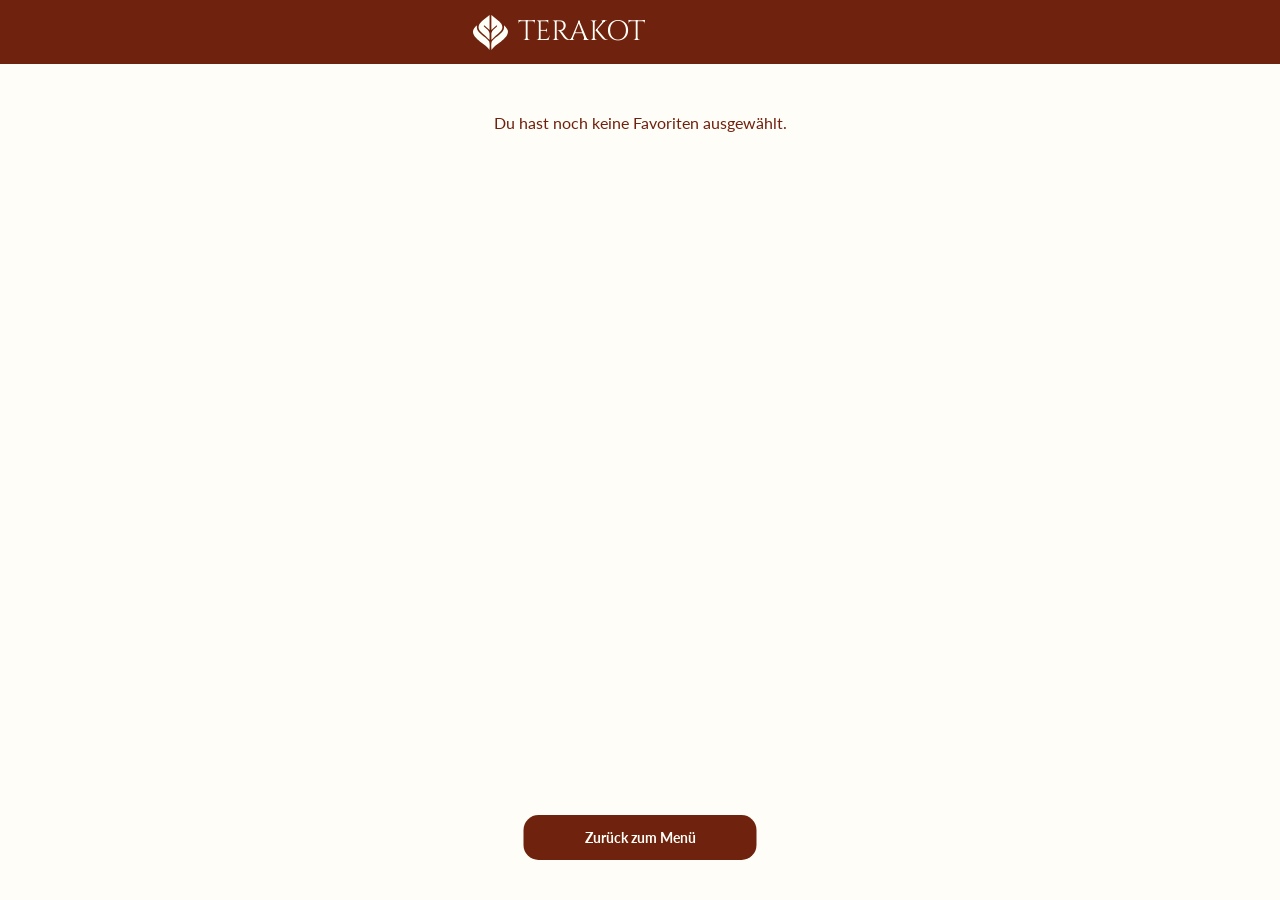
==== favorites.html @ 9e9812b0 "Terakot2.0-0.1" ====
<!DOCTYPE html>
<html lang="de">
<head>
  <meta charset="UTF-8" />
  <meta name="viewport" content="width=device-width, initial-scale=1.0" />

  <title>Favoriten</title>

  <link rel="preconnect" href="https://fonts.googleapis.com" />
  <link rel="preconnect" href="https://fonts.gstatic.com" crossorigin />

  <link
    href="https://fonts.googleapis.com/css2?family=Cinzel:wght@400..900&family=Lato:wght@400;700&family=Montserrat:wght@400;500;600;700&display=swap"
    rel="stylesheet"
  />

  <link rel="stylesheet" href="./css/common.css" />
  <link rel="stylesheet" href="./css/favorites.css" />
</head>

<body>
  <header class="favorites-header">
    <a href="./index.html" class="favorites-logo" aria-label="Zur Startseite">
      <svg width="35" height="35">
        <use href="./images/symbol-defs.svg#icon-icon-terakot"></use>
      </svg>
      <span>TERAKOT</span>
    </a>
  </header>

  <main class="favorites-page">
    <div class="container">
      <ul class="favorites-list" id="favoritesList"></ul>

      <p class="favorites-empty" id="favoritesEmpty">
        Du hast noch keine Favoriten ausgewählt.
      </p>
    </div>
  </main>

  <a href="./menu.html" class="favorites-back-btn">
    Zurück zum Menü
  </a>

  <script src="./js/favorites.js"></script>
</body>
</html>
---- css/common.css ----
:root {
  --color-bg: #fffdf8;
  --color-light: #fffff8;
  --color-card: #f5f2ee;
  --color-menu-card: #f2e3d5;
  --color-brown: #6f220d;
  --color-brown-light: #c56b4b;
  --color-text-brown: #5e3a2a;

  --container-width: 375px;
  --container-padding: 20px;

  --radius: 8px;
  --radius-card: 15px;
}

*,
*::before,
*::after {
  box-sizing: border-box;
  margin: 0;
  padding: 0;
}

html {
  scroll-behavior: smooth;
}

body {
  min-width: 320px;
  background-color: var(--color-bg);
  color: #030a06;
  font-weight: 400;
  line-height: 1.1;
}

ul,
ol {
  list-style: none;
}

a {
  color: inherit;
  text-decoration: none;
}

button {
  border: none;
  background: transparent;
  font-family: inherit;
  cursor: pointer;
}

img {
  display: block;
  max-width: 100%;
  height: auto;
}

svg {
  display: block;
}

.container {
  max-width: var(--container-width);
  padding-left: var(--container-padding);
  padding-right: var(--container-padding);
  margin-left: auto;
  margin-right: auto;
}
---- css/favorites.css ----
.favorites-header {
  height: 64px;
  background-color: #6f220d;
}

.favorites-logo {
  display: flex;
  align-items: center;
  gap: 10px;

  height: 64px;
  max-width: 375px;
  padding: 0 20px;
  margin: 0 auto;

  font-family: "Cinzel", serif;
  font-weight: 400;
  font-size: 28px;
  color: #fffff8;
}

.favorites-logo svg {
  fill: currentColor;
}

.favorites-page {
  max-width: 375px;
  margin: 0 auto;
  padding: 50px 0 130px;
}

.favorites-list {
  display: flex;
  flex-direction: column;
  gap: 16px;
}

.favorite-card {
  display: flex;
  overflow: hidden;

  width: 100%;
  height: 140px;

  border-radius: 15px;
  background-color: #f5f2ee;
}

.favorite-info {
  display: flex;
  flex-direction: column;

  width: 185px;
  padding: 20px 10px 12px 15px;
}

.favorite-title {
  margin-bottom: 8px;

  font-family: "Cinzel", serif;
  font-weight: 700;
  font-size: 15px;
  line-height: 1.1;
  letter-spacing: -0.03em;
  color: #6f220d;
}

.favorite-description {
  margin-bottom: 8px;

  font-family: "Lato", sans-serif;
  font-size: 8px;
  line-height: 1.2;
  letter-spacing: -0.03em;
  color: #6f220d;
}

.favorite-meta {
  display: flex;
  gap: 24px;

  margin-top: auto;

  font-family: "Cinzel", serif;
  font-weight: 700;
  font-size: 10px;
  color: #6f220d;
}

.favorite-bottom {
  display: flex;
  align-items: center;
  justify-content: space-between;

  margin-top: 12px;
}

.favorite-price {
  font-family: "Cinzel", serif;
  font-weight: 700;
  font-size: 22px;
  color: #6f220d;
}

.favorite-remove {
  color: #6f220d;
}

.favorite-remove svg {
  fill: currentColor;
}

.favorite-img {
  flex-shrink: 0;
  width: 150px;
  height: 140px;
  object-fit: cover;
}

.favorites-empty {
  display: none;
  font-family: "Lato", sans-serif;
  font-size: 16px;
  color: #6f220d;
  text-align: center;
}

.favorites-empty.is-visible {
  display: block;
}

.favorites-back-btn {
  position: fixed;
  left: 50%;
  bottom: 40px;
  transform: translateX(-50%);

  display: flex;
  align-items: center;
  justify-content: center;

  width: 233px;
  height: 45px;

  border-radius: 15px;
  background-color: #6f220d;

  font-family: "Lato", sans-serif;
  font-weight: 700;
  font-size: 14px;
  color: #fffff8;

  z-index: 1000;
}
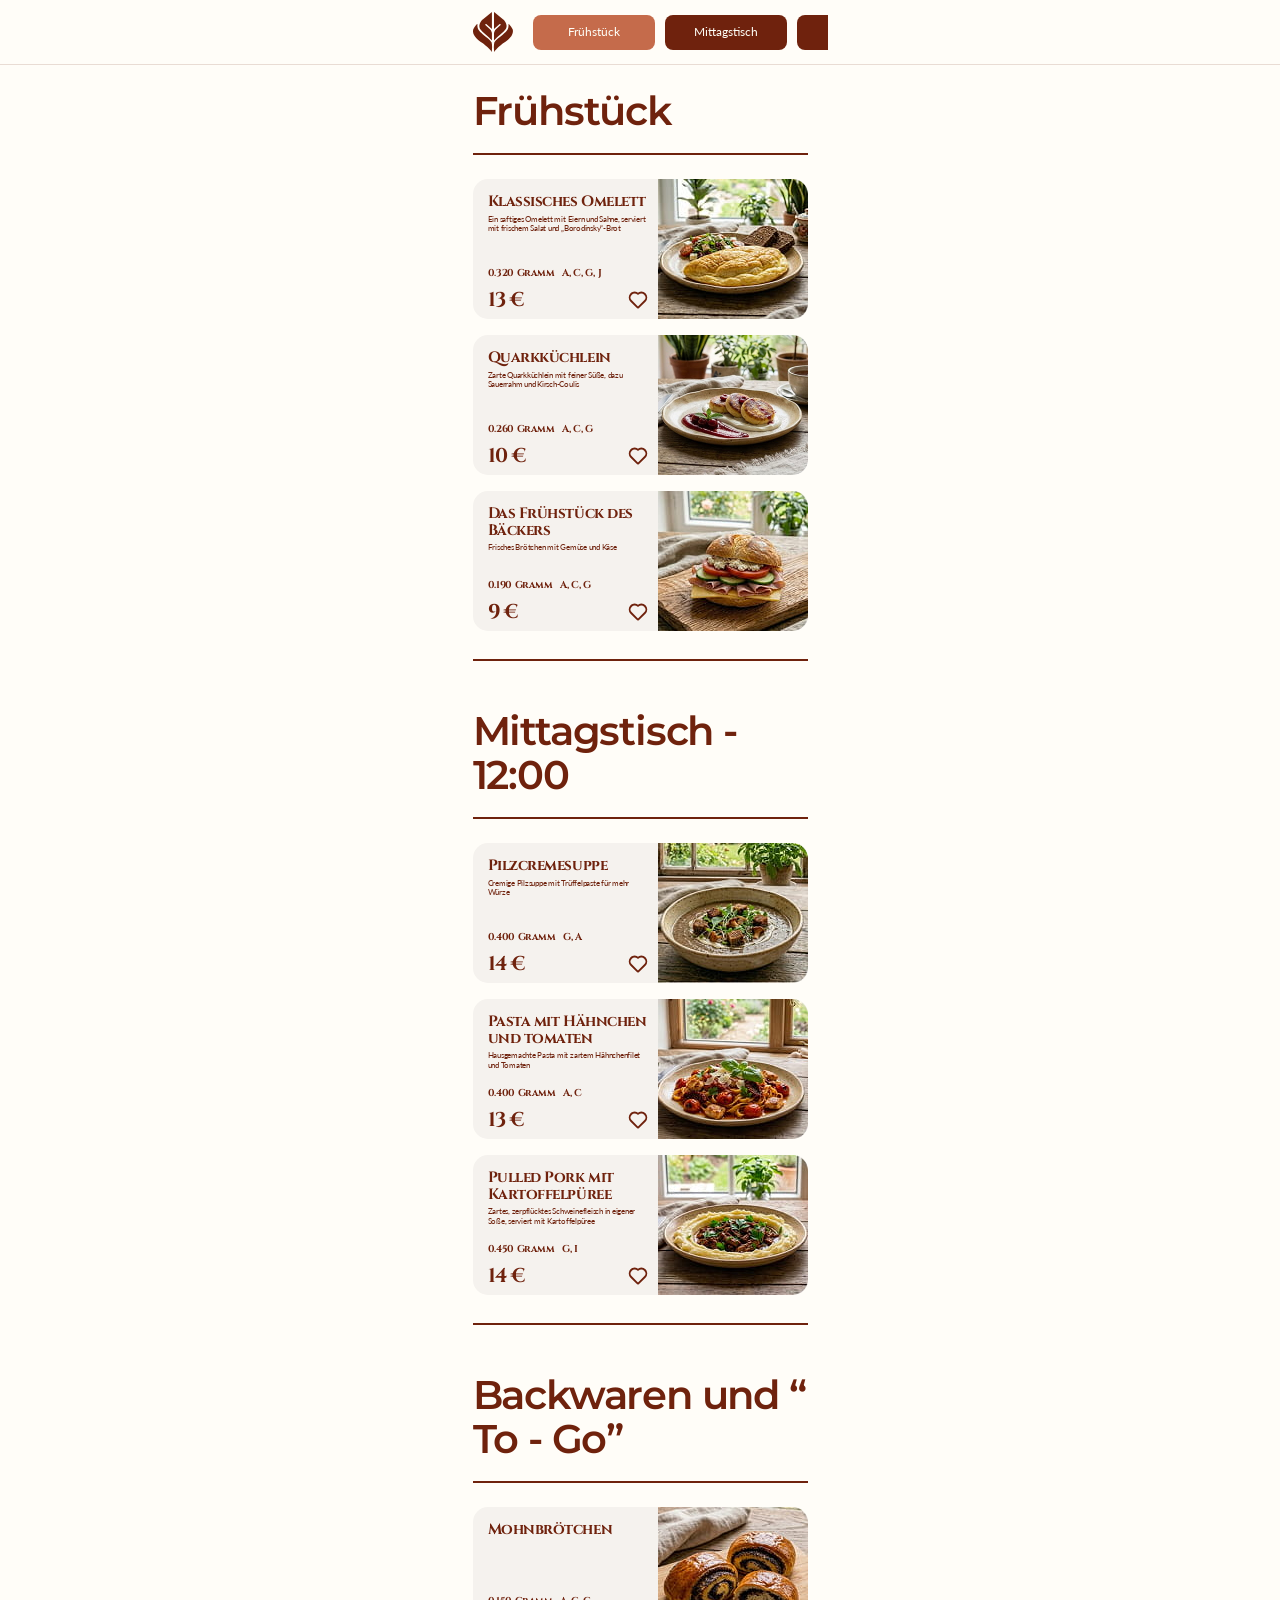
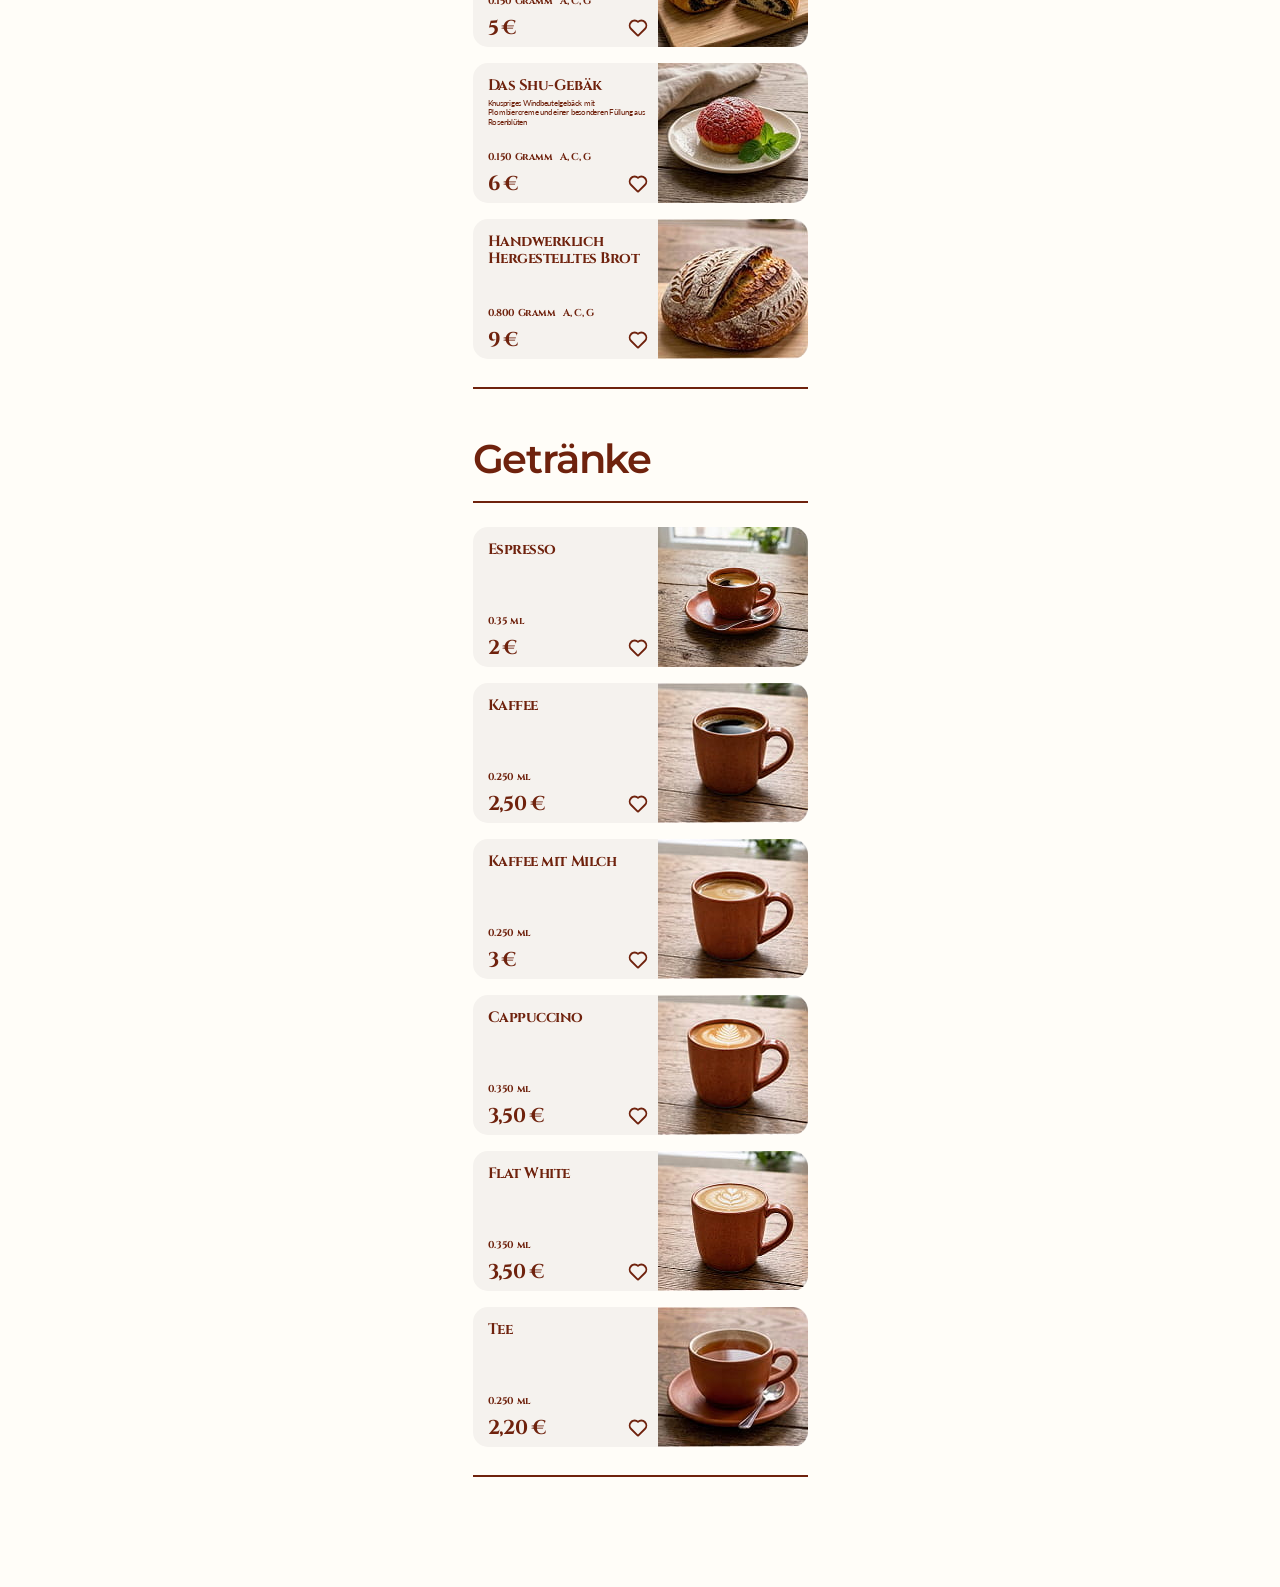
==== commit dd91721a: "Terakot0.2-0.5" ====
--- a/favorites.html
+++ b/favorites.html
@@ -2,7 +2,10 @@
 <html lang="de">
 <head>
   <meta charset="UTF-8" />
-  <meta name="viewport" content="width=device-width, initial-scale=1.0" />
+  <meta
+  name="viewport"
+  content="width=device-width, initial-scale=1.0, maximum-scale=1.0, user-scalable=no"
+/>
 
   <title>Favoriten</title>
 
--- a/css/common.css
+++ b/css/common.css
@@ -34,6 +34,13 @@
   line-height: 1.1;
 }
 
+html,
+body {
+  width: 100%;
+  overflow-x: hidden;
+  touch-action: pan-y;
+}
+
 ul,
 ol {
   list-style: none;
@@ -49,6 +56,11 @@
   background: transparent;
   font-family: inherit;
   cursor: pointer;
+}
+
+button,
+a {
+  touch-action: manipulation;
 }
 
 img {
--- a/css/favorites.css
+++ b/css/favorites.css
@@ -1,4 +1,5 @@
 .favorites-header {
+  width: 100%;
   height: 64px;
   background-color: #6f220d;
 }
@@ -24,7 +25,7 @@
 }
 
 .favorites-page {
-  max-width: 375px;
+  width: 100%;
   margin: 0 auto;
   padding: 50px 0 130px;
 }
@@ -103,11 +104,20 @@
 }
 
 .favorite-remove {
+  display: flex;
+  align-items: center;
+  justify-content: center;
+
+  padding: 0;
+  border: none;
+  background: transparent;
+
   color: #6f220d;
 }
 
 .favorite-remove svg {
   fill: currentColor;
+  stroke: currentColor;
 }
 
 .favorite-img {
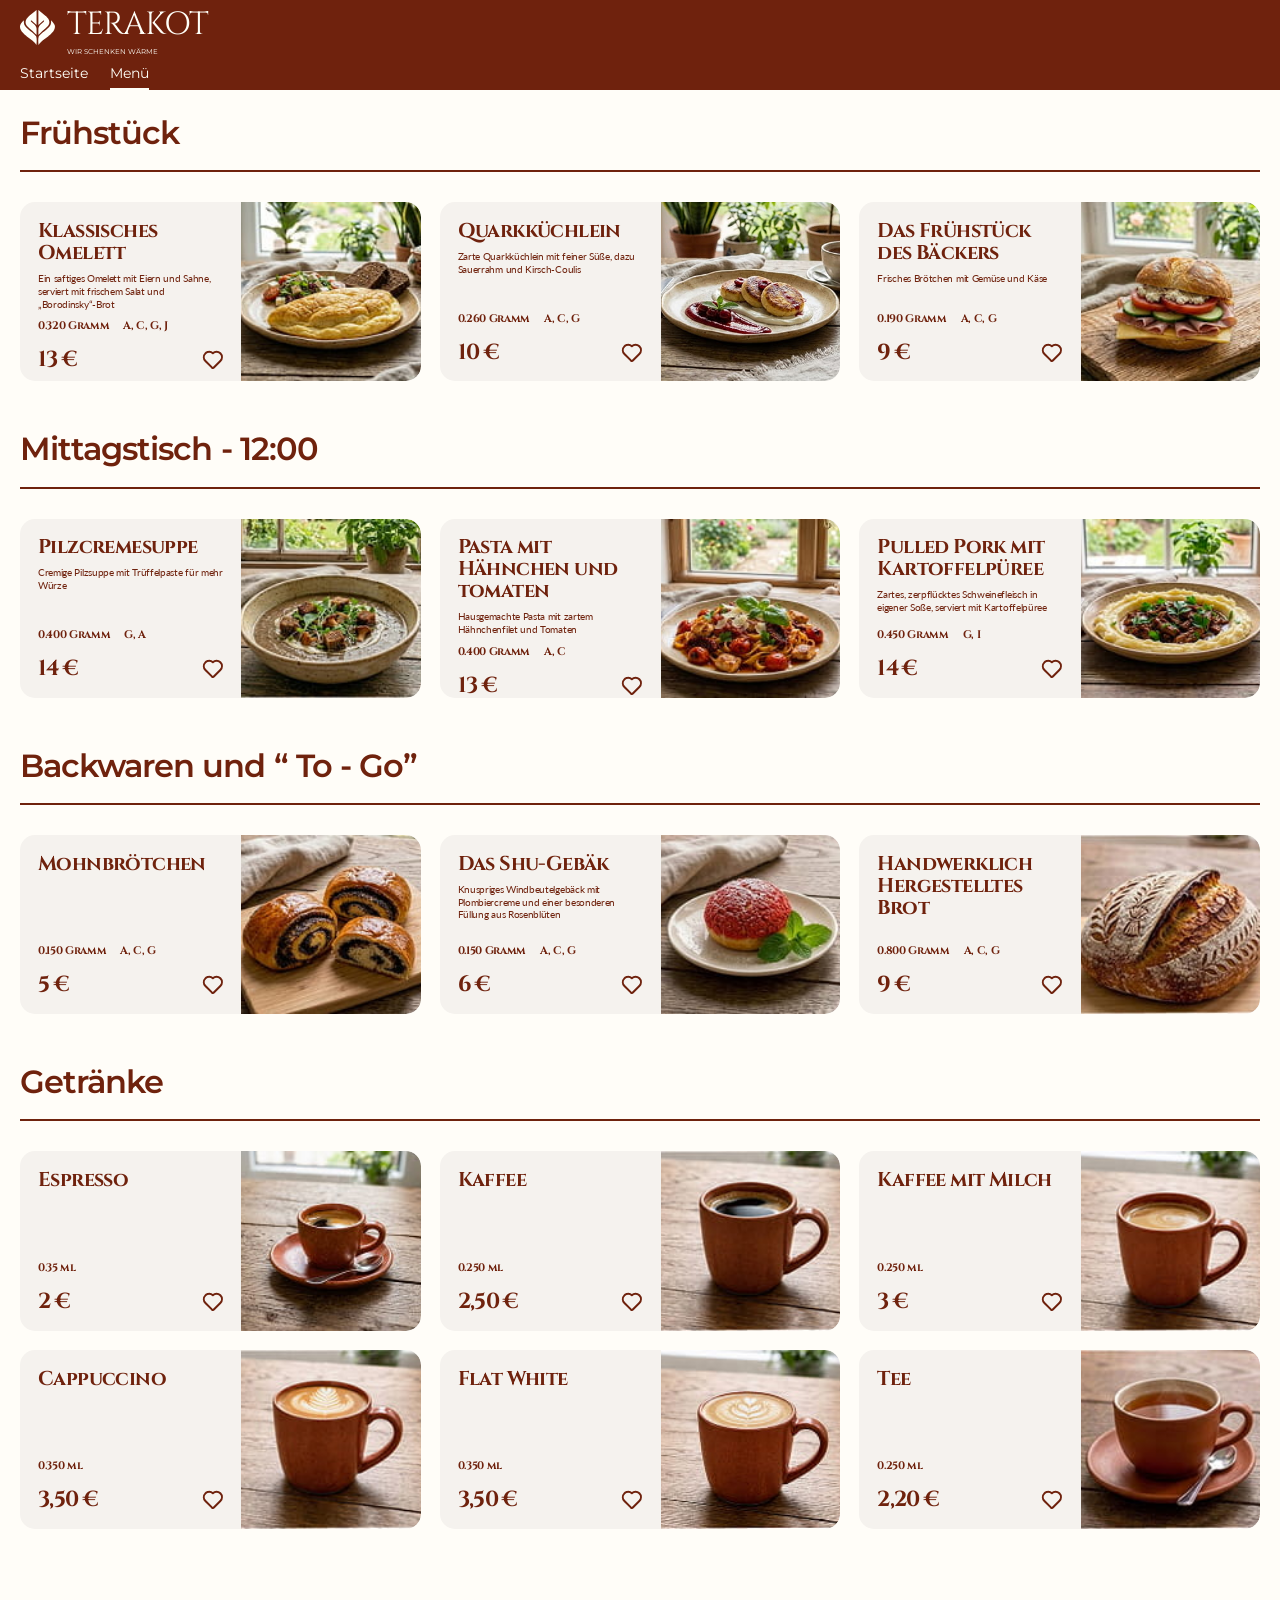
==== commit 534209a7: "Terakot2.0-0.7" ====
--- a/favorites.html
+++ b/favorites.html
@@ -8,7 +8,11 @@
 />
 
   <title>Favoriten</title>
-
+<link
+  rel="icon"
+  type="image/svg+xml"
+  href="./images/favicon.svg"
+/>
   <link rel="preconnect" href="https://fonts.googleapis.com" />
   <link rel="preconnect" href="https://fonts.gstatic.com" crossorigin />
 
@@ -46,5 +50,6 @@
   </a>
 
   <script src="./js/favorites.js"></script>
+  <script src="./js/transition.js"></script>
 </body>
 </html>
--- a/css/common.css
+++ b/css/common.css
@@ -73,10 +73,58 @@
   display: block;
 }
 
+.desktop-nav-link {
+  position: relative;
+  padding-bottom: 9px;
+  color: #fffff8;
+}
+
+.desktop-nav-link::after {
+  content: "";
+  position: absolute;
+  left: 0;
+  bottom: 0;
+
+  width: 100%;
+  height: 2px;
+  background-color: #fffff8;
+
+  transform: scaleX(0);
+  transform-origin: left;
+  transition: transform 250ms ease;
+}
+
+.desktop-nav-link.is-active::after,
+.desktop-nav-link.is-changing::after {
+  transform: scaleX(1);
+}
+
+/* mobile базово */
 .container {
-  max-width: var(--container-width);
-  padding-left: var(--container-padding);
-  padding-right: var(--container-padding);
-  margin-left: auto;
-  margin-right: auto;
+  width: 100%;
+  max-width: 375px;
+  padding: 0 20px;
+  margin: 0 auto;
+}
+
+/* tablet */
+@media screen and (min-width: 768px) {
+  :root {
+    --container-width: 768px;
+    --container-padding: 24px;
+  }
+
+  .container {
+    max-width: var(--container-width);
+    padding-left: var(--container-padding);
+    padding-right: var(--container-padding);
+  }
+}
+
+/* desktop */
+@media screen and (min-width: 1280px) {
+  .container {
+    max-width: 1280px;
+    padding: 0 24px;
+  }
 }
--- a/css/favorites.css
+++ b/css/favorites.css
@@ -161,4 +161,200 @@
   color: #fffff8;
 
   z-index: 1000;
+}
+
+@media screen and (min-width: 768px) {
+  .favorites-header {
+    height: 90px;
+  }
+
+  .favorites-logo {
+    max-width: none;
+    height: 90px;
+    margin: 0;
+    padding: 0 0 0 25px;
+
+    font-size: 36px;
+  }
+
+  .favorites-logo svg {
+    width: 50px;
+    height: 50px;
+  }
+
+  .favorites-page {
+    padding: 50px 25px 130px;
+  }
+
+  .favorites-page .container {
+    max-width: none;
+    padding: 0;
+  }
+
+  .favorites-list {
+    display: grid;
+    grid-template-columns: repeat(2, 350px);
+    gap: 20px;
+  }
+
+  .favorite-card {
+    width: 350px;
+    height: 150px;
+  }
+
+  .favorite-info {
+    width: 185px;
+    padding: 18px 10px 10px 15px;
+  }
+
+  .favorite-title {
+    font-size: 15px;
+  }
+
+  .favorite-description {
+    font-size: 8px;
+  }
+
+  .favorite-meta {
+    font-size: 10px;
+  }
+
+  .favorite-price {
+    font-size: 20px;
+  }
+
+  .favorite-remove svg {
+    width: 25px;
+    height: 25px;
+  }
+
+  .favorite-img {
+    width: 165px;
+    height: 150px;
+    border-radius: 0 15px 15px 0;
+  }
+
+  .favorites-back-btn {
+    width: 235px;
+    height: 45px;
+    bottom: 50px;
+
+    font-size: 14px;
+  }
+}
+
+@media screen and (min-width: 1280px) {
+  .favorites-header {
+    height: 90px;
+  }
+
+  .favorites-logo {
+    max-width: none;
+    height: 90px;
+    margin: 0;
+    padding-left: 20px;
+
+    font-size: 32px;
+  }
+
+  .favorites-logo svg {
+    width: 35px;
+    height: 35px;
+  }
+
+  .favorites-page {
+    padding: 50px 20px 120px;
+  }
+
+  .favorites-page .container {
+    width: 100%;
+    max-width: 1430px;
+    padding: 0;
+    margin: 0 auto;
+  }
+
+  .favorites-list {
+    display: grid;
+    grid-template-columns: repeat(3, minmax(0, 1fr));
+    gap: clamp(14px, 1.5vw, 20px);
+  }
+
+  .favorite-card {
+    width: 100%;
+    height: clamp(150px, 14vw, 200px);
+    border-radius: 15px;
+  }
+
+  .favorite-info {
+    width: calc(100% - clamp(150px, 14vw, 200px));
+    padding: clamp(12px, 1.4vw, 20px);
+  }
+
+  .favorite-title {
+    font-size: clamp(14px, 1.4vw, 20px);
+  }
+
+  .favorite-description {
+    font-size: clamp(7px, 0.8vw, 12px);
+  }
+
+  .favorite-meta {
+    font-size: clamp(8px, 0.8vw, 11px);
+  }
+
+  .favorite-price {
+    font-size: clamp(18px, 1.7vw, 24px);
+  }
+
+  .favorite-remove svg {
+    width: clamp(18px, 1.7vw, 25px);
+    height: clamp(18px, 1.7vw, 25px);
+  }
+
+  .favorite-img {
+    width: clamp(150px, 14vw, 200px);
+    height: clamp(150px, 14vw, 200px);
+    border-radius: 0 15px 15px 0;
+  }
+
+ .favorites-back-btn {
+    position: fixed;
+
+    right: 30px;
+    bottom: 25px;
+    left: auto;
+
+    transform: none;
+
+    display: flex;
+    align-items: center;
+    justify-content: center;
+
+    width: 235px;
+    height: 45px;
+
+    border-radius: 8px;
+    background-color: #6f220d;
+
+    font-family: "Lato", sans-serif;
+    font-weight: 700;
+    font-size: 14px;
+    color: #f5f2ee;
+
+    box-shadow: 0 4px 12px rgba(0, 0, 0, 0.15);
+
+    z-index: 2000;
+
+    transition:
+      background-color 250ms ease,
+      transform 250ms ease;
+  }
+
+  .favorites-back-btn:hover {
+    background-color: #8a2d14;
+    transform: translateY(-2px);
+  }
+
+
+
 }
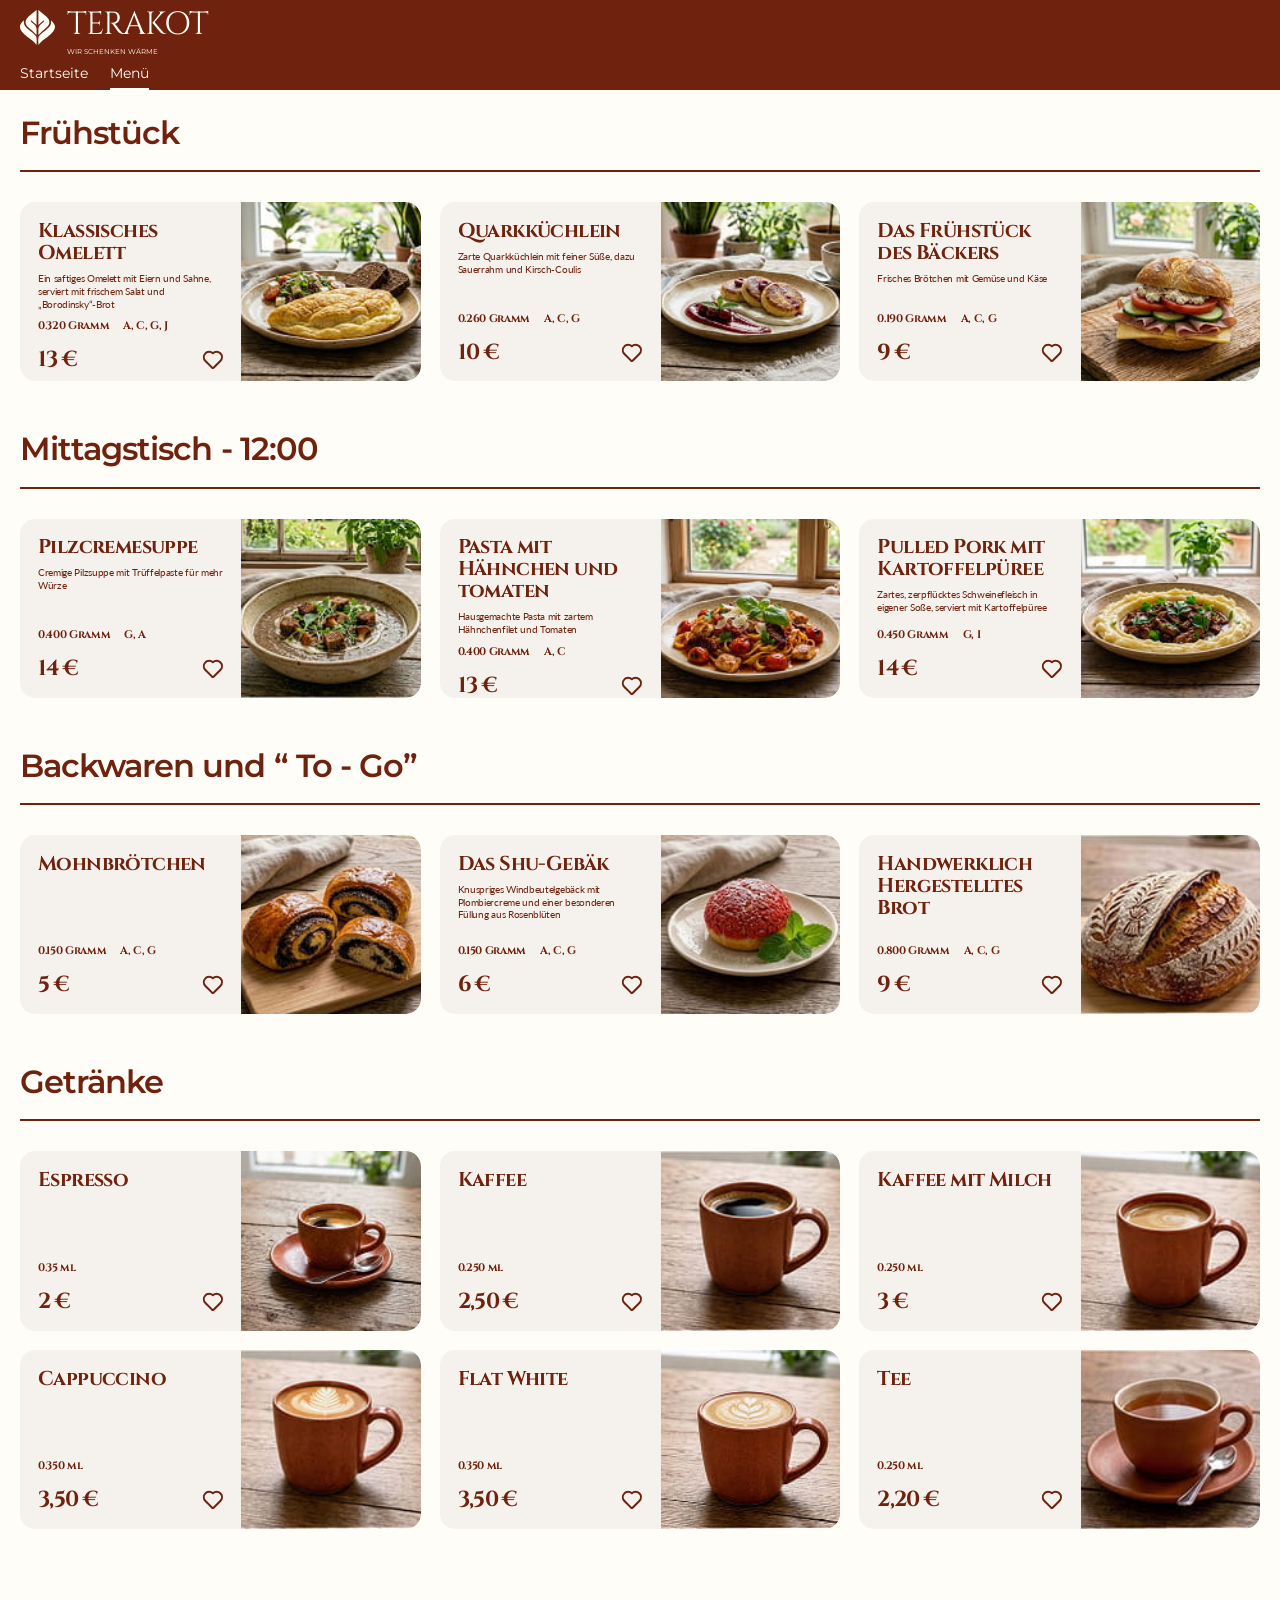
==== commit 5f010515: "Terakot0.2-0.8" ====
--- a/favorites.html
+++ b/favorites.html
@@ -7,19 +7,15 @@
   content="width=device-width, initial-scale=1.0, maximum-scale=1.0, user-scalable=no"
 />
 
-  <title>Favoriten</title>
-<link
-  rel="icon"
-  type="image/svg+xml"
-  href="./images/favicon.svg"
-/>
+  <title>Favoriten | TERAKOT</title>
+<link rel="icon" type="ico+xml" href="favicon.ico">
+<link rel="apple-touch-icon" sizes="180x180" href="favicon.ico">
   <link rel="preconnect" href="https://fonts.googleapis.com" />
   <link rel="preconnect" href="https://fonts.gstatic.com" crossorigin />
 
   <link
     href="https://fonts.googleapis.com/css2?family=Cinzel:wght@400..900&family=Lato:wght@400;700&family=Montserrat:wght@400;500;600;700&display=swap"
-    rel="stylesheet"
-  />
+    rel="stylesheet"/>
 
   <link rel="stylesheet" href="./css/common.css" />
   <link rel="stylesheet" href="./css/favorites.css" />
@@ -50,6 +46,6 @@
   </a>
 
   <script src="./js/favorites.js"></script>
-  <script src="./js/transition.js"></script>
+  <script src="./js/nav-transition.js"></script>
 </body>
 </html>
